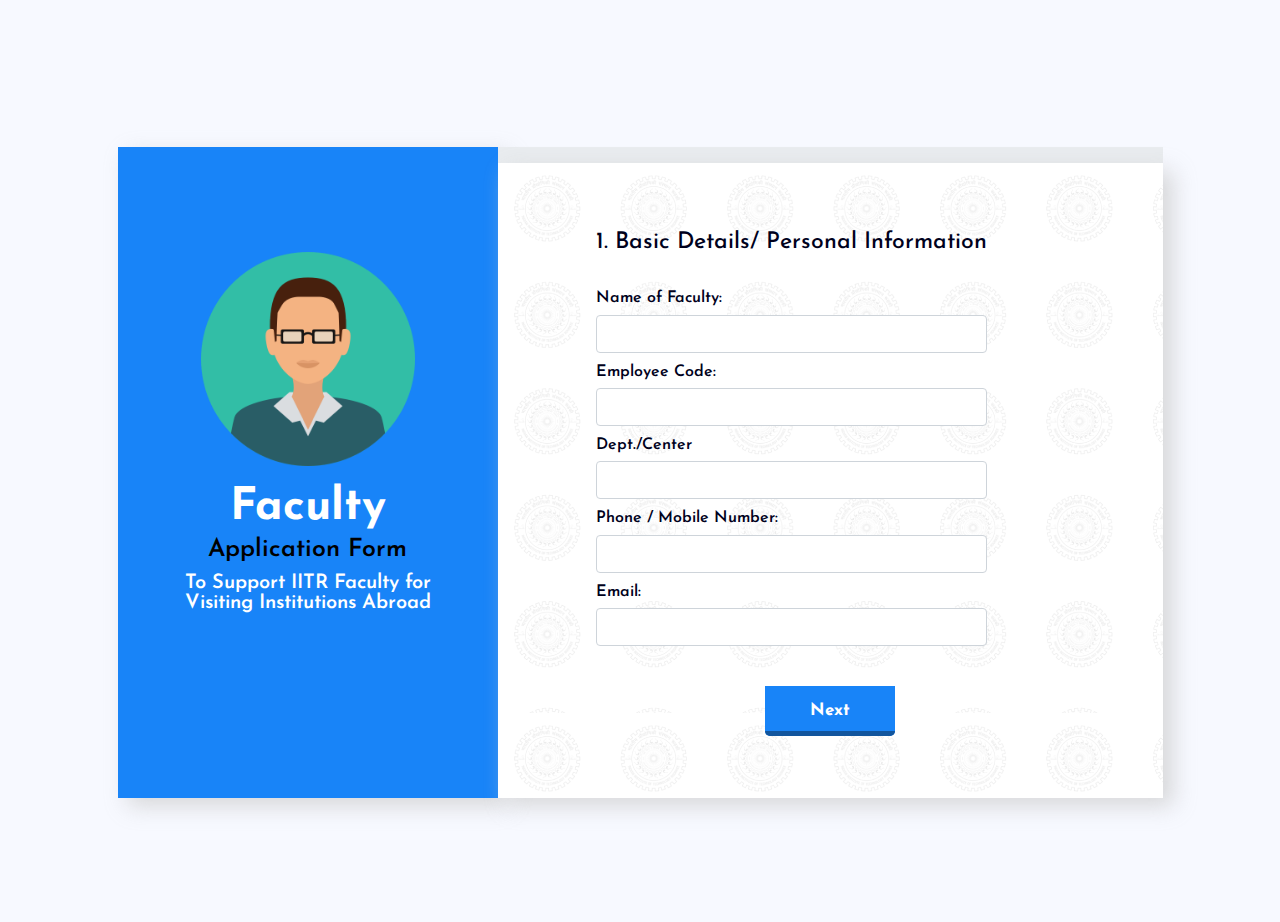
==== index.html @ 8fc094eb "first" ====
<!--   <link rel="stylesheet" href="../../cdn.datatables.net/1.10.20/css/dataTables.bootstrap.min.css">

<link rel="stylesheet" href="../../maxcdn.bootstrapcdn.com/bootstrap/3.4.1/css/bootstrap.min.css">
 <script src="../../ajax.googleapis.com/ajax/libs/jquery/3.4.1/jquery.min.js"></script>
  <script src="../../maxcdn.bootstrapcdn.com/bootstrap/3.4.1/js/bootstrap.min.js"></script> -->

<!-- <title>Support to IITR Faculty for Visiting Abroad</title> -->
<!-- <style>
  .center {
  margin: auto;
  width: 50%;
  padding: 10px;
}


p, button{
    float: center;
    margin: 0;
    padding-right: 10px;
	
}

#frameone{
border-style: inset;
border-color: #2D52DF;
border-width: 14px;
}

.close {
	padding-right:7px;padding-top:5px;
}
span {
	color:red;
}
</style> -->
<!-- !DOCTYPE html>
<html lang="en"> -->
  
<!-- Mirrored from awards.iitr.ac.in/fac_via/faculty_via.php by HTTrack Website Copier/3.x [XR&CO'2014], Sun, 06 Jun 2021 06:34:04 GMT -->
<!-- Added by HTTrack -->
<!-- <meta http-equiv="content-type" content="text/html;charset=UTF-8" />< -->
<!-- <head>
    <meta charset="utf-8">
    <meta http-equiv="X-UA-Compatible" content="IE=edge">
    <meta name="viewport" content="width=device-width, initial-scale=1"> -->
    <!-- The above 3 meta tags *must* come first in the head; any other head content must come *after* these tags -->
  <!--   <meta name="description" content="">
    <meta name="author" content="Arjun Mehta">
    <link rel="shortcut icon" type="image/x-icon" href="http://awards.iitr.ac.in/scholarship/images/favicon.ico">
    <title>
        </title>
 -->
    <!-- Bootstrap core CSS -->
<!--     <link href="../scholarship/css/bootstrap.min.css" rel="stylesheet">
  -->
    <!-- Bootstrap theme -->
  <!--   <link href="../scholarship/css/bootstrap-theme.min.css" rel="stylesheet">
    <link href="../scholarship/css/font-awesome.min.css" rel="stylesheet" />
     <link href="css/style.css" rel="stylesheet"> -->
 <!--    <script src="../../cdnjs.cloudflare.com/ajax/libs/moment.js/2.15.2/moment.min.js"></script>
    <link href="../../cdnjs.cloudflare.com/ajax/libs/bootstrap-datetimepicker/4.17.37/css/bootstrap-datetimepicker.css" rel="stylesheet"/>   -->
    <!-- Custom styles for this template -->
  <!--   <link href="../scholarship/css/theme.css" rel="stylesheet">    --> 

    <!-- new  form -->
<!DOCTYPE html>
<html lang="en">
   <head>
      <meta charset="utf-8">
      <meta name="viewport" content="width=device-width, initial-scale=1">
      <meta name="description" content="">
      <meta name="author" content="Hemant Singh">
      <title>Support for IITR Faculty for Visiting Abroad </title>
      <!-- CSS -->
      <link href="css/bootstrap.min.css" rel="stylesheet">
      <link href="css/style_new.css" rel="stylesheet">
      <link href="css/bootstrap-datetimepicker.css" rel="stylesheet">
      <!-- FONT -->
      <link href="https://fonts.gstatic.com" rel="preconnect">
      <link href="https://fonts.googleapis.com/css2?family=Josefin+Sans:ital,wght@0,100;0,200;0,300;0,400;0,500;0,600;0,700;1,200;1,300;1,400;1,500;1,600&display=swap" rel="stylesheet">
      
   </head>
   <body>
    <div class="logo-div" align="center">
          <div class="ui container">
            <a href="http://awards.iitr.ac.in/scholarship/">
              <img src="../scholarship/images/logo.png" alt="" class="logo" style="width: 320px;
    margin: 10px;">
            </a>
          </div>
        </div>




     <div class="container d-flex align-items-center min-vh-100">
   <div class="row g-0 justify-content-center">
      <!-- TITLE -->
      <div class="col-lg-4 offset-lg-1 mx-0 px-0">
        <div id="title-container">
      <img class="faculty-image" src="img/faculty.png">
      <h2>Faculty </h2>
      <h3>Application Form</h3>
      <p>To Support IITR Faculty for Visiting Institutions Abroad </p>
   </div>
      </div>
      <!-- FORMS -->
 <div class="col-lg-7 mx-0 px-0">
    <div class="progress">
      <div aria-valuemax="100" aria-valuemin="0" aria-valuenow="50" class="progress-bar progress-bar-striped progress-bar-animated bg-primary" role="progressbar" style="width: 0%"></div>
   </div>
  <div id="qbox-container">
    <form class="needs-validation" id="form-wrapper" method="post" name="form-wrapper" novalidate>
         <!-- STEPS HERE -->
       <div id="steps-container">
             
            <div class="step ml-3">
               <h4>1. Basic Details/ Personal Information </h4>
               <div class="mt-1">
                  <label class="form-label">Name of Faculty:</label> 
                  <input class="form-control" id="fac_name" name="fac_name" type="text" value="" required>
               </div>
                <div class="mt-2">
                  <label class="form-label">Employee Code:</label> 
                  <input class="form-control" id="empcode" name="empcode" type="text" value="" required>
               </div>
               <div class="mt-2">
                  <label class="form-label">Dept./Center</label> 
                  <input class="form-control" id="depart_name" name="depart_name" type="text" value="" required>
               </div>
                <div class="mt-2">
                  <label class="form-label">Phone / Mobile Number:</label> 
                  <input class="form-control" id="fac_phoneno" name="fac_phoneno" type="text" pattern="\d{10}" oninput="javascript: if (this.value.length > this.maxLength) this.value = this.value.slice(0, this.maxLength);" minlength="10" maxlength="10"  value="" required />
               </div>
                <div class="mt-2">
                  <label class="form-label">Email:</label> 
                  <input class="form-control" id="fac_email" name="fac_email" type="email" value="" required>
               </div>
              

              <!--  <div class="form-check ps-0 q-box">
                  <div class="q-box__question">
                     <input class="form-check-input question__input" id="q_1_yes" name="q_1" type="radio" value="Yes"> 
                     <label class="form-check-label question__label" for="q_1_yes">Yes</label>
                  </div>
                  <div class="q-box__question">
                     <input checked class="form-check-input question__input" id="q_1_no" name="q_1" type="radio" value="No"> 
                     <label class="form-check-label question__label" for="q_1_no">No</label>
                  </div>
               </div> -->
            </div>
            <div class="step ml-5">
               <h4>2. Purpose of Visit </h4>
                <div class="mt-2">
                  <input class="form-control" id="purpose_name" name="purpose_name" type="text" value="" required>
               </div>
                 <div class="mt-2">
                  <label class="form-label">(a) Duration (with dates):</label> 
                  <input class="form-control" id="duration" name="duration" type="text" value="" required>
               </div>
               <div class="mt-2">
                  <label class="arrival" class="control-label col-lg-2">Start:</label>
                  <input class="form-control" id="s_date" name="s_date" type="date" value="" required>
                </div>
                <div class="mt-2">  
                  <label for="departure" class="control-label">End:</label>
                  <input class="form-control" id="e_date" name="e_date" type="date" value="" required>
               </div>

               </div> 


                <div class="step ml-4">
               <h4>3. Details of the Institution to be visited </h4>
                <div class="mt-2">
                  <label class="form-label">(a) Name of Institution:</label> 
                  <input class="form-control" id="ins" name="ins" type="text" value="" required>
               </div>
                 <div class="mt-2">
                  <label class="form-label">(b) Department:</label> 
                  <input class="form-control" id="depart_ins" name="depart_ins" type="text" value="" required>
               </div>
               <div class="mt-2">
                  <label class="form-label">(c) QS World university ranking/subject ranking:</label> 
                  <input class="form-control" id="qs" name="qs" type="text" value="" required>
               </div>
               </div>

               <div class="step ml-4">
               <h4>4. Estimated total expenditure </h4>
                <div class="mt-2">
                  <label class="form-label">Total(in Rupees):</label> 
                  <input class="form-control" id="total" name="total" type="text" value="" required>
               </div>
                 <div class="mt-2">
                  <label class="form-label">(a) Air Fare (in Rupees):</label> 
                  <input class="form-control" id="afare" name="afare" type="text" value="" required>
               </div>
               <div class="mt-2">
                  <label class="form-label">(b) Insurance (in Rupees):</label> 
                  <input class="form-control" id="insur" name="insur" type="text" value="" required>
               </div>
                <div class="mt-2">
                  <label class="form-label">(c) Visa Fee (in Rupees):</label> 
                  <input class="form-control" id="visa" name="visa" type="text" value="" required>
               </div>
                <div class="mt-2">
                  <label class="form-label">(d) Living Expenses (in Rupees):</label> 
                  <input class="form-control" id="live" name="live" type="text" value="" required>
               </div>
               </div> 


              <div class="step ml-4">
               <h4>5. Other Details </h4>
               
                 <div class="mt-2">
                  <label class="form-label">(a) Total Funding available from the host institute and other sources(in Rupees): 
                  </label> 
                  <input class="form-control" id="fund" name="fund" type="text">
               </div>
               <div class="mt-2">
                  <label class="form-label">(b) Gap between Estimated expenditure and the total funds available from host institute and other sources: </label> 
                  <input class="form-control" id="gap" name="gap" type="text">
               </div>
               </div> 

               <div class="step ml-4">
               <h4>6. Documents Upload </h4>
               
                 <div class="mt-2">
                   <label class="form-label">Offer Letter Attached:</label> 
                  <div class="custom-file">
                    
                    <label class="custom-file-label" for="customFile">Choose file...</label>
                   <input class="form-control" id="file_upload" name="file_upload" onchange="return validateFileExtension(this)" type="file"  required />
                  </div>
               </div>
               
               </div> 
              <!--  <div class="form-check ps-0 q-box">
                  <div class="q-box__question">
                     <input class="form-check-input question__input" id="q_2_yes" name="q_2" type="radio" value="Yes"> 
                     <label class="form-check-label question__label" for="q_2_yes">Yes</label>
                  </div>
                  <div class="q-box__question">
                     <input checked class="form-check-input question__input" id="q_2_no" name="q_2" type="radio" value="No"> 
                     <label class="form-check-label question__label" for="q_2_no">No</label>
                  </div>
               </div> -->
           
          <!--   <div class="step">
               <h4>Are you having diarrhoea, stomach pain, conjunctivitis, vomiting and headache?</h4>
               <div class="form-check ps-0 q-box">
                  <div class="q-box__question">
                     <input class="form-check-input question__input" id="q_3_yes" name="q_3" type="radio" value="Yes"> 
                     <label class="form-check-label question__label" for="q_3_yes">Yes</label>
                  </div>
                  <div class="q-box__question">
                     <input checked class="form-check-input question__input" id="q_3_no" name="q_3" type="radio" value="No"> 
                     <label class="form-check-label question__label" for="q_3_no">No</label>
                  </div>
               </div>
            </div> -->
<!--             <div class="step">
               <h4>Have you traveled to any of these countries with the highest number of COVID-19 cases in the world for the past 2 weeks?</h4>
               <div class="row">
                  <div class="col-lg-6">
                     <div class="form-check ps-0 q-box">
                        <div class="q-box__question">
                           <input class="form-check-input question__input q-checkbox" id="q_4_uk" name="q_4" type="checkbox" value="uk"> 
                           <label class="form-check-label question__label" for="q_4_uk">UK</label>
                        </div>
                     </div>
                     <div class="form-check ps-0 q-box">
                        <div class="q-box__question">
                           <input class="form-check-input question__input" id="q_4_us" name="q_4" type="checkbox" value="us"> 
                           <label class="form-check-label question__label" for="q_4_us">US</label>
                        </div>
                     </div>
                     <div class="form-check ps-0 q-box">
                        <div class="q-box__question">
                           <input class="form-check-input question__input" id="q_4_br" name="q_3" type="checkbox" value="br"> 
                           <label class="form-check-label question__label" for="q_4_br">Brazil</label>
                        </div>
                     </div>
                  </div>
                  <div class="col-lg-6">
                     <div class="form-check ps-0 q-box">
                        <div class="q-box__question">
                           <input class="form-check-input question__input" id="q_4_de" name="q_4" type="checkbox" value="de"> 
                           <label class="form-check-label question__label" for="q_4_de">Germany</label>
                        </div>
                     </div>
                     <div class="form-check ps-0 q-box">
                        <div class="q-box__question">
                           <input class="form-check-input question__input" id="q_4_in" name="q_4" type="checkbox" value="in"> 
                           <label class="form-check-label question__label" for="q_4_in">India</label>
                        </div>
                     </div>
                     <div class="form-check ps-0 q-box">
                        <div class="q-box__question">
                           <input class="form-check-input question__input" id="q_4_eu" name="q_4" type="checkbox" value="eu"> 
                           <label class="form-check-label question__label" for="q_4_eu">Europe</label>
                        </div>
                     </div>
                  </div>
                  <div class="col-lg-12">
                     <div class="form-check ps-0 q-box">
                        <div class="q-box__question">
                           <input class="form-check-input question__input" id="q_4_none" name="q_4" type="checkbox" value="none"> 
                           <label class="form-check-label question__label" for="q_4_none">I did not travelled to any of these countries</label>
                        </div>
                     </div>
                  </div>
               </div>
            </div> -->
            <!-- <div class="step">
               <h4>Are you experiencing any of these serious symptoms of COVID-19 below?</h4>
               <div class="row">
                  <div class="form-check ps-0 q-box">
                     <div class="q-box__question">
                        <input class="form-check-input question__input" id="q_5_breathing" name="q_5_breathing" type="checkbox" value="breathing"> 
                        <label class="form-check-label question__label" for="q_5_breathing">Difficulty breathing or shortness of breath</label>
                     </div>
                  </div>
                  <div class="form-check ps-0 q-box">
                     <div class="q-box__question">
                        <input class="form-check-input question__input" id="q_5_chest" name="q_5_chest" type="checkbox" value="chest pain"> 
                        <label class="form-check-label question__label" for="q_5_chest">Chest pain or pressure</label>
                     </div>
                  </div>
                  <div class="form-check ps-0 q-box">
                     <div class="q-box__question">
                        <input class="form-check-input question__input" id="q_5_speech" name="q_5_speech" type="checkbox" value="speech problem"> 
                        <label class="form-check-label question__label" for="q_5_speech">Loss of speech or movement</label>
                     </div>
                  </div>
                  <div class="form-check ps-0 q-box">
                     <div class="q-box__question">
                        <input class="form-check-input question__input" id="q_5_pale" name="q_5_pale" type="checkbox" value="pale"> 
                        <label class="form-check-label question__label" for="q_5_pale">Pale, gray or blue-colored skin, lips or nail beds</label>
                     </div>
                  </div>
               </div>
            </div> -->
            <div class="step ml-3">
               <h4>7. Details of Bank Account:</h4>
               <div class="mt-1">
                  <label class="form-label">(a) Name as in Account:</label> 
                  <input class="form-control" id="aname" name="aname" type="text" value="" required>
               </div>
                 <div class="mt-2">
                  <label class="form-label">(b) Account No.:</label> 
                  <input class="form-control" id="ano" name="ano" type="number" pattern="\d{11}" oninput="javascript: if (this.value.length > this.maxLength) this.value = this.value.slice(0, this.maxLength);" minlength="11" maxlength="11" value="" required>
               </div>
               <div class="mt-2">
                  <label class="form-label">(c) Bank's Name & Branch:</label> 
                  <input class="form-control" id="bank" name="bank" type="text">
               </div>
                 <div class="mt-2">
                  <label class="form-label">(d) IFSC Code:</label> 
                  <input class="form-control" id="ifsc" name="ifsc" type="text">
               </div>

               <div class="mt-3">
               <div class="form-check ps-0 q-box">
                     <div class="q-box__question">
                        <input class="form-check-input question__input" id="q_5_pale" name="q_5_pale" type="checkbox" value="pale"> 
                        <label class="form-check-label question__label" for="q_5_pale"> I declare that the information furnished above is correct. </label>
                     </div>
                </div>  
               </div>
              
              
      <!--          <div class="row mt-2">
                  <div class="col-lg-2 col-md-2 col-3">
                     <label class="form-label">Age:</label>
                     <div class="input-container">
                        <input class="form-control" id="age" name="age" type="text">
                     </div>
                  </div>
                  <div class="col-lg-8">
                     <div id="input-container">
                        <input class="form-check-input" name="gender" type="radio" value="male"> 
                        <label class="form-check-label radio-lb">Male</label> 
                        <input class="form-check-input" name="gender" type="radio" value="female"> 
                        <label class="form-check-label radio-lb">Female</label> 
                        <input checked class="form-check-input" name="gender" type="radio" value="undefined"> 
                        <label class="form-check-label radio-lb">Rather not say</label>
                     </div>
                  </div>
               </div> -->
            </div>
            <div class="step">
               <div class="mt-1">
                  <div class="closing-text">
                     <h4>Note</h4>
                     <p>After submitting the online application, please take a printout, get it signed by <b>Head of the Department/Centre</b> and submit same to DORA Office.</p>
                     <p>Click on the save button to continue.</p>
                     <button class="btn btn-primary sub" style="font-size:15px;height:50px;width:90px;" type=" submit" name="via_save">Save</button> 
                  </div>
               </div>
            </div>
            <div id="success">
               <div class="mt-5">
                  <h4>Thank you</h4>
                  <p>Your form is successfully submitted.</p>
                <a href="" class="btn btn-primary btn-lg active" role="button" aria-pressed="true">Print Preview </a>
                <div class="mt-5"></div>
                  <p>If you want to edit application, please click the below link.</p>
                  <a class="back-link" href="">Edit Application ➜</a>
               </div>
            </div>
         </div>
         <div id="q-box__buttons">
            <button id="prev-btn" type="button">Previous</button> 
            <button id="next-btn" type="button">Next</button> 
            <button id="submit-btn" type="submit">Submit</button>
         </div>   
   </form>
  </div>
</div> 


<div id="preloader-wrapper">
   <div id="preloader"></div>
   <div class="preloader-section section-left"></div>
   <div class="preloader-section section-right"></div>
</div>

      <script src="js/script.js"></script>
      <script src="js/bootstrap.min.js"></script>
    </body>
</html>



    

    <!-- <h1>Awards</h1>     -->
    <!-- <a href="/">
          <img src="http://awards.iitr.ac.in/scholarship//images/logo.png" alt="" class="logo">
        </a> -->
        <!-- <div class="logo-div">
          <div class="ui container">
            <a href="http://awards.iitr.ac.in/scholarship/">
              <img src="../scholarship/images/logo.png" alt="" class="logo" style="width: 320px;
    margin: 10px;">
            </a>
          </div>
        </div>
    ﻿<div id="my-bootstrap-menu" class="navbar navbar-default " role="navigation">
    <div class="container">
        <div class="navbar-header">
       
           <a class="navbar-brand" href="#">Brand</a> -->
           <!--  <button type="button" class="navbar-toggle" data-toggle="collapse" data-target=".navbar-menubuilder"><span class="sr-only">Toggle navigation</span><span class="icon-bar"></span><span class="icon-bar"></span><span class="icon-bar"></span>
            </button>
        </div>
 -->

        <!-- <div class="collapse navbar-collapse navbar-menubuilder">
            <ul class="nav navbar-nav navbar-left">
            <li class='home'><a href="https://alumni.iitr.ac.in/"><img src="../scholarship/images/home.png"></a></li> -->
           <!-- <li class=><a href="http://awards.iitr.ac.in/scholarship/scholarship.php"> Scholarship</a></li>-->
                      <!--       </ul>


 <ul class="nav navbar-nav navbar-left"> --> 
               <!-- <li class=><a href="http://awards.iitr.ac.in/scholarship/about.php">Current Awards and Scholarship</a></li>-->
               <!--  </ul>
 -->
           
 
 
            

         
           

           <!-- 
            <ul class="nav navbar-nav navbar-right">
                               
                    <li class=> --><!--<a href="http://awards.iitr.ac.in/scholarship/login1.php">Log in</a>--><!-- </li> -->                
   <!--                          </ul> 
        </div>
    </div>
</div>

 -->


<!-- 
    <div id="upload_div" class="container" role="main" style="width:80%;"> -->

                                                    
        
        
                        

         
      
    <!-- 
      <div class="row" >
        <div class="col-lg-12">
          <section class="panel">
              <header class="panel-heading">
                
                <h4 style="text-align:center;font-weight:bold;font-size:16px;">INDIAN INSTITUTE OF TECHNOLOGY ROORKEE<br><br>Application Form to Support for IITR Faculty for Visiting Institutions Abroad </h4> -->
                <!--<marquee><span style="font-size:18px;color:#d9534f;font-weight: 800;">Last date of receiving application is 11th Febuary, 2020</span></marquee>-->
                <!-- <span class="blink_me centered last_date">Last date of submission 1st January, 2019</span> -->
       <!--        </header>
          </section>  
        </div>
        
      </div> -->

      
	  
	  
	<!--   
	  <br>
       <a style="float: right;" href="login/login.html" target="_blank">Edit the Application</a>
      <p style="color:red;">All asterisk (*) maked fileds are mandatory</p> 
           <div id="frameone" class="row" style="background-color:#E7EBFA;padding:20px 0px;width:fixed;"> -->
      


    <!-- new form starts here-->


    <!--new form ends here -->

        <!-- <div class="col-lg-12">
          <div class="panel-body">
                 <form style="font-size:11px;" class="form-validate form-horizontal" id="scholarship_form" method="POST" action="#" enctype="multipart/form-data">
                    <div class="col-lg-12">
					 
                         <div class="form-group"> -->
						 <!--<input type="text" id="id" name="id" style="visibility:hidden;" value="<br />
<b>Warning</b>:  Undefined variable $id in <b>C:\xampp\htdocs\fac_via\faculty_via.php</b> on line <b>274</b><br />
">-->
           <!--   <div class="form-group">
            <label for="Idetails" class="control-label col-lg-7" style="font-size: small; text-align:left;">1. Basic Details </label>
            </div>
			
			         <div class="inner-wrap row">
					     <div class="row">
              
                            <div class="col-md-6">   
                                <label for="fname"> (a) Name of Faculty: <span class="">*</span></label>							
                              <input class="form-control" id="fac_name" name="fac_name" type="text" value="" required  />
                             <input class="form-control" id="user_id" name="user_id" type="hidden" value=""  /> 
                            </div>
           
                            
                             
                             <div class="col-md-6">   
                             <label for="empcode">(b) Employee Code: <span class="">*</span> </label>							 
                              <input class="form-control" id="empcode" name="empcode" type="number"  value="" required />
                            </div> 


                         </div>
						 <br>
						<div class="row">
                             -->
                            <!-- <div class="col-md-6">  
                               <label for="depart" >(c) Dept./Centre: <span class="">*</span></label>							
                              <input class="form-control" id="depart_name" name="depart_name" type="text" value="" required />
                            </div>
                            

                            <div class="col-md-6"> 
                               <label for="mob" >(d) Mobile No.: <span class="">*</span></label>                            
                              <input class="form-control" id="fac_phoneno" name="fac_phoneno" type="text" pattern="\d{10}" oninput="javascript: if (this.value.length > this.maxLength) this.value = this.value.slice(0, this.maxLength);" minlength="10" maxlength="10"  value="" required />
                            </div>
                            
                        </div>  
						<br>

                        <div class="row">
                             
                            <div class="col-md-6">  
                                <label for="email" >(e) Email Address: <span class="">*</span></label>							
                              <input class="form-control" id="fac_email" name="fac_email" type="email" value="" required />
                            </div> 
                            

                        </div>
					</div>	
							<br>
						
				 
				 
				 <hr style="border: 1px solid blue;">
						<div class="form-group">
						<label for="pur" class="control-label col-lg-4" style="font-size:small;text-align:left;">2. Purpose of Visit </label>	 
                         
						</div>
				    <div class="inner-wrap row">
                            <div class="row">
							    <div class="col-md-6"> 
									 <input class="form-control" id="purpose_name" name="purpose_name" type="text" value="" required />
                           								
							    </div> 
									
									 
					        </div>
							
						<br><br>						
							
					    <div class="row">
						    <div class="col-md-6"> 
							<label for="duration"> (a) Duration (with dates): <span class="">*</span></label>
							   <input placeholder="No. of weeks" class="form-control" style="margin-left: 5px;"id="duration" name="duration" type="text" value="" required />
					        </div>
						 
						</div>
						 <br>

                          
						
						<div class="form-group" style="margin-left: 20px;">
                            <label for="arrival" class="control-label col-lg-2"style="margin-left: -20px;">Start: <span class="">*</span></label>
                            <div class="col-lg-3">                             
                              <input class="form-control" id="s_date" name="s_date" type="date" value="" required  />
                            </div> 
                            <label for="departure" class="control-label col-lg-2"style="margin-left: -30px;">End: <span class="">*</span></label>
                            <div class="col-lg-3">                             
                              <input class="form-control" id="e_date" name="e_date" type="date" value="" required />
                            </div>
                        </div> 
					</div>	


                    
                        <hr style="border: 1px solid blue;">
				
					    <div class="form-group">
							<label for="pur" class="control-label col-lg-4" style="font-size:small;text-align:left;">3. Details of the Institution to be visited</label>	 
                        </div>
					<div class="inner-wrap row">	
                         <div class="row">
                            
                            <div class="col-md-6">       
                             <label for="ins">(a) Name of Institution: <span class="">*</span></label>							
                              <input class="form-control" id="ins" name="ins" type="text" value="" required  />
                            </div> 
                           
                            <div class="col-md-6">  
                               <label for="depart_ins">(b) Department: <span class="">*</span></label>							
                              <input class="form-control" id="depart_ins" name="depart_ins" type="text" value="" required  />
                            </div>
                        </div> 	
                           <br>
                        <div class="row">
                            
                            <div class="col-md-6">  
                                <label for="qs">(c) QS World university ranking/subject ranking: <span class="">*</span></label>							
                              <input class="form-control" id="qs" name="qs" type="text" value=""  required />
                            </div> 
                            
                           
                        </div> 						
					</div>

					 
						  
						<hr style="border: 1px solid blue;">						
                        
                        <div class="form-group">
						<label for="fund" class="control-label col-lg-6" style="font-size: small;text-align:left;">4. Estimated total expenditure </label>
						</div>
					<div class="inner-wrap row">	
						<div class="row">
                            <div class="col-md-6">     
                            <label for="total" style="font-size: small;">Total (Rs.): <span class="">*</span></label>                        
                              <input class="form-control" id="total" name="total" type="text" value="" required  />
                            </div> 
                           
                        </div> 
                        <br>

                        <div class="row">
                            
                            <div class="col-md-6">   
                               <label for="afare">(a) Air fare (Rs.): <span class="">*</span></label>							
                              <input class="form-control" id="afare" name="afare" type="text" value="" required />
                            </div> 
                            
                            <div class="col-md-6"> 
                               <label for="ins">(b) Insurance (Rs.): <span class="">*</span></label>                            
                              <input class="form-control" id="insur" name="insur" type="text" value="" required />
                            </div>
                        </div> 	
                         <br>  
                        <div class="row">
                            
                            <div class="col-md-6">    
                              <label for="visa" >(c) Visa fee (Rs.): <span class="">*</span></label>							
                              <input class="form-control" id="visa" name="visa" type="text" value="" required />
                            </div> 
                           
                            <div class="col-md-6">     
                                <label for="live">(d) Living Expenses (Rs.): <span class="">*</span></label>							
                              <input class="form-control" id="live" name="live" type="text" value="" required />
                            </div>
                        </div>
                    </div>						
						  
						   <hr style="border: 1px solid blue;">
						<div class="form-group">
						<label for="fund" class="control-label col-lg-6" style="font-size: small;text-align:left;">5. Other Details </label>
						</div>
						
						<div class="form-group">
                        <label for="fund" class="control-label col-lg-6" style="font-size: small;text-align:left;">(a) Total Funding available from the host institute and other sources: Rs. </label>
                            <div class="col-lg-6">                             
                              <textarea class="form-control" id="fund" name="fund" type="text" value="" required /></textarea>
                            </div> 
							
							
						<label for="gap" class="control-label col-lg-6" style="font-size: small;text-align:left;"> (b) Gap between Estimated expenditure and the total funds available from host institute and other sources:  </label>
                            <div class="col-lg-6">                             
                              <textarea class="form-control" id="gap" name="gap" type="text" value="" required /></textarea>
                            </div> 
                        </div>
						

                        <br>
                      
						<hr style="border: 1px solid blue;">
						<div class="form-group">
						<label for="Idetails" class="control-label col-lg-7" style="font-size: small;">6. Documents Upload </label>
						</div>					   
					

						
            <div class="inner-wrap row">
                        <div class="row">
                  <div class="col-md-6">  
                        <label for="o_letter">  Offer Letter Attached <span class="">*</span></label>
                         
                            <input class="form-control" id="file_upload" name="file_upload" onchange="return validateFileExtension(this)" type="file"  required />
                                                  </div> 
                        
                        </div>
						<br>
						
			</div>
			
			
			        <hr style="border: 1px solid blue;">
                            <div class="form-group">
							<label for="fac_details" class="control-label col-lg-4" style="font-size:small;text-align:left;">7. Details of Bank Account </label>
					        </div>
			<div class="inner-wrap row">

                    <div class="row">
                            
                            <div class="col-md-6">       
                             <label for="aname">(a) Name as in Account: <span class="">*</span></label>							
                              <input class="form-control" id="aname" name="aname" type="text" value="" required  />
                            </div> 
                           
                            <div class="col-md-6">  
                               <label for="ano">(b) Account No.: <span class="">*</span></label>							
                              <input class="form-control" id="ano" name="ano" type="number" pattern="\d{11}" oninput="javascript: if (this.value.length > this.maxLength) this.value = this.value.slice(0, this.maxLength);" minlength="11" maxlength="11" value="" required />
                            </div>
                        </div> 	
                           <br>
                        <div class="row">
                            
                            <div class="col-md-6">  
                                <label for="bank">&nbsp;(c) Bank's Name & Branch: <span class="">*</span></label>							
                              <input class="form-control" id="bank" name="bank" type="text" value="" required />
                            </div> 
                            
                            <div class="col-md-6"> 
                              <label for="ifsc">(d) IFSC Code: <span class="">*</span></label>                            
                              <input class="form-control" id="ifsc" name="ifsc" type="text" value="" required />
                            </div>
                        </div> 	
			</div>
			
							
			
			         <hr style="border: 1px solid blue;">
						<div class="form-group">
						<label for="fac_details" class="control-label col-lg-11" style="font-size:small;text-align:left;">8. I declare that the information furnished above is correct. </label>
					</div>	
			
			
                       <hr style="border: 1px solid blue;">
					   <div class="form-group">
                     <p><b>Note: After submitting the online application, please take a printout, get it signed by Head of the Department/Centre and submit same to DORA Office.</b></p>
                        </div>      
                      
                      <div class="form-group">
                        <br>
                          <div class="col-lg-offset-5 col-lg-7">                                      
                         
                            <button class="btn btn-primary sub" style="font-size:15px;height:50px;width:90px;" type=" submit" name="via_save">Save</button> 
											      
                             
                            
                                                         <<a class="btn btn-default nominee_cancel" type="button">Cancel</a> -->
                              <!--<input type="button" id="show_d" name="show_d" value="Submit" onclick="show_data()" class="btn btn-info">-->
                            

<!-- 

                          </div>
                       </div>
					  

                    </div>
                  </div>
                </form>
              </div>
            </div>
          </div>
           -->
      
                          
       


<!-- Modal -->
 <!--  <div class="modal fade" id="myModal" role="dialog">
    <div class="modal-dialog">
    
    Modal content-->
    <!--   <div class="modal-content" style="width:850px;">
        <div class="modal-header">
          <button type="button" class="close" data-dismiss="modal">&times;</button>
          <h4 class="modal-title">Print Preview</h4>
        </div>
        <div class="modal-body">
          <html lang="en">

 <meta charset="utf-8">
  <meta http-equiv="X-UA-Compatible" content="IE=edge">
  <meta name="viewport" content="width=device-width, initial-scale=1"> --> 
<!--   
  <head>

 
  <script src="../../kendo.cdn.telerik.com/2016.3.914/js/kendo.all.min.js"></script>

<style>
.wrapper {
        text-align: left;
    }
    .wrapper ul {
        display: inline-block;
        margin: 0;
        padding: 0;
        /* For IE, the outcast */
        zoom:1;
        *display: inline;
        list-style: none;
    }
    .wrapper li {
        float: left;
        padding: 2px 5px;
	div {
  font-family: Arial;
}

</style>



</head>
 -->

<!-- <body>
  <br/>
  <a href="login/login.html" target="_blank"> <img src="edit.png">&nbsp; Login here to edit application</a><br><br>
  
  <button style="float:right;" class="btn btn-primary" onclick="generatePDF()"><i class="fa fa-save"></i> Download PDF</button>
 <div style="text-align:center"> <a href="http://localhost/login/login.php"><img src="edit.png"> Edit the application by using login credentials..</a> </div>-->
<!--   <br/><br />

 -->
    



<!-- <script src="../../cdnjs.cloudflare.com/ajax/libs/rasterizehtml/1.3.0/rasterizeHTML.allinone.js"></script>
<script src="js/html2canvas.js"></script>

<script src="../../cdnjs.cloudflare.com/ajax/libs/html2canvas/0.4.1/html2canvas.min.js"></script>
  <script src="../../cdnjs.cloudflare.com/ajax/libs/jspdf/1.0.272/jspdf.debug.js"></script>
<script src="../../cdnjs.cloudflare.com/ajax/libs/jspdf/0.9.0rc1/jspdf.min.js"></script> 
 -->


<!--Require field ---------------------------------------------------------------------->
<!-- <link rel="stylesheet" href="../../jqueryvalidation.org/files/demo/site-demos.html">

<script src="../../code.jquery.com/jquery-1.11.1.min.js"></script>
<script src="js/require_valid.js"></script>
<script src="../../cdn.jsdelivr.net/jquery.validation/1.16.0/additional-methods.min.js"></script>


<br />
<b>Warning</b>:  Undefined array key "empcode" in <b>C:\xampp\htdocs\fac_via\register_fac_via.php</b> on line <b>55</b><br />
	 -->
	


	
	
  <!-- <div id="formConfirmation" style="font-size:13px;">

    <div class="container theme-showcase" role="main"> -->
      <!-- Main jumbotron for a primary marketing message or call to action -->
	 <!--  <font face="Times New Roman" >	
      <div class="jumbotron" style="width:800px">
        
		
		<br />
<b>Warning</b>:  Undefined array key "empcode" in <b>C:\xampp\htdocs\fac_via\register_fac_via.php</b> on line <b>77</b><br />

<html>



No result found	
		
      </div>
	  </font>
     /.col-sm-4 -->
<!--       </div>
    </div>
</body>
 --> 

<!-- Mirrored from awards.iitr.ac.in/fac_via/faculty_via.php by HTTrack Website Copier/3.x [XR&CO'2014], Sun, 06 Jun 2021 06:35:00 GMT -->
<!-- </html>




<script>
var generatePDF = function() {
  kendo.drawing.drawDOM($("#formConfirmation")).then(function(group) {
    kendo.drawing.pdf.saveAs(group, "http://awards.iitr.ac.in/alumni/awards.php");
  });
}
</script> -->

<!-- 
        </div>
        
      </div>
      
    </div>
  </div>
  
</div>
 -->
				

<script>

  // function show_data(){
	


		
		
  //       var empcode = document.getElementById("empcode").value;	
  //       var s_date = document.getElementById("s_date").value;	
  //       var e_date = document.getElementById("e_date").value;

		// //var empcode = 55555;
  //       var dataString = 'empcode=' + empcode + '&s_date=' +s_date + '&e_date=' +e_date;
  //       jQuery.ajax({
  //           url: "register_via.php",
  //           data: dataString,
  //           type: "POST",
  //           success: function(data){ 
		// 		alert(empcode);			
		// 					 $("[style]").removeAttr("style");
  //       $("#upload_div").html(data);
		// 		$('#show_d').remove();
		// 		//$("#form_shw").visibility.remove();
		// 		$('p').remove();
		// 		$('#psd').show();   
  //           },
  //           error: function (){}

  //       });
  //   return true;
	

  //   }







// Get the modal
var modal = document.getElementById("myModal");

// Get the button that opens the modal
var btn = document.getElementById("myBtn");

// Get the <span> element that closes the modal
var span = document.getElementsByClassName("close")[0];

// When the user clicks the button, open the modal 
btn.onclick = function() {
  modal.style.display = "block";
}

// When the user clicks on <span> (x), close the modal
span.onclick = function() {
  modal.style.display = "none";
}

// When the user clicks anywhere outside of the modal, close it
window.onclick = function(event) {
  if (event.target == modal) {
    modal.style.display = "none";
  }
}
</script>







 <!--    </div> --> <!-- /container -->
	<!-- </div>
	<br><br> -->
    <!-- <script type="text/javascript" src="http://awards.iitr.ac.in/internship/js/jquery.js"></script> -->
    <!--<script src="http://awards.iitr.ac.in/internship/js/jquery-1.11.3.min.js"></script>-->
<!--     <script src="../internship/js/jquery-ui-1.10.4.min.js"></script>

    <script src="../internship/js/underscore-min.js"></script> -->
    <!-- <script src="http://awards.iitr.ac.in/internship/js/moment.min.js"></script> -->
    
    
<!--     
    <script src="../internship/js/bootstrap.min.js"></script>
    <script src="../../cdnjs.cloudflare.com/ajax/libs/moment.js/2.15.2/moment.min.js"></script>
    <script src="../internship/js/clndr.js"></script>
    <script src="../internship/js/event.js"></script>
    <script src="../../cdnjs.cloudflare.com/ajax/libs/bootstrap-datetimepicker/4.17.37/js/bootstrap-datetimepicker.min.js"></script>
    <script type="text/javascript" src="../internship/assets/ckeditor/ckeditor.js"></script>
    <script type="text/javascript" src="../internship/js/jquery.validate.min.js"></script> -->
    <!-- <script type="text/javascript" src="http://awards.iitr.ac.in/internship/js/nominee-form-validation-script.js"></script>
    <script type="text/javascript" src="http://awards.iitr.ac.in/internship/js/nominator-form-validation-script.js"></script> -->
   
   <!--  <script type="text/javascript" src="../internship/js/scholarship-form-validation-script.js"></script>
    <script type="text/javascript" src="../internship/js/login-form-validation-script.js"></script>
    <script>  -->

      <!-- var $myGroup = $('#myGroup');
      $myGroup.on('show.bs.collapse','.collapse', function() {
          $myGroup.find('.collapse.in').collapse('hide');          
      });
      $('.nominee_cancel').click(function(){
          //alert('ddd');
      });   
        
      function validatePhotoExtension(fld){          
        if(fld.files[0].size > 204800) {
            alert("Please upload file less than 200 KB. Thanks!!");
            $('#sig_photo').val('');
            fld.focus();        
            return false;
        }  
        if(!/(\.png|\.gif|\.jpg|\.jpeg)$/i.test(fld.value)) {
            alert("File must be Jpg, Gif or Png");              
            $('#sig_photo').val('');
            fld.focus();        
            return false;   
        }  
      }
      function validateProjectExtension(fld){
    
        if(!/(\.pdf)$/i.test(fld.value)) {
            alert("File must be Pdf");      
            $('#project_upload').val('');
            fld.focus();        
            return false;   
        }  
      }   
      // function validateFileExtension(fld){
    
      //   if(!/(\.pdf)$/i.test(fld.value)) {
      //       alert("File must be Pdf");      
      //       $('#file_upload').val('');
      //       $('#file2_upload').val('');
      //       $('#file3_upload').val('');
      //       $('#file4_upload').val('');
      //       $('#file5_upload').val('');
      //       $('#file6_upload').val('');
      //       $('#file7_upload').val('');
      //       $('#file8_upload').val('');
      //       // $('#file6_upload').val('');
      //       fld.focus();        
      //       return false;   
      //   }  
      // }
      // function validateResumeExtension2(fld){
      //   if(!/(\.pdf)$/i.test(fld.value)) {
      //       alert("File must be Pdf");      
      //       $('#nominee_career_award_file').val('');
      //       fld.focus();        
      //       return false;   
      //   }  
      // }
      // function validateResumeExtension3(fld){
      //   if(!/(\.pdf)$/i.test(fld.value)) {
      //       alert("File must be Pdf");      
      //       $('#nominee_summary_file').val('');
      //       fld.focus();        
      //       return false;   
      //   }  
      // }
      // function countChar(val) {
      //   var len = val.value.length;
      //   if (len > 1500) {
      //       val.value = val.value.substring(0, 1500);
      //   } else {
      //       $('#charNum').text(1500 - len);
      //   }
      // }   
     
      // function contribute(val) {
      //   var len = val.value.length;
      //   if (len > 10000) {
      //       val.value = val.value.substring(0, 10000);
      //   } else {
      //       $('#contributeNum').text(10000 - len);
      //   }
      // } 
      // function blinker() {
      //   $('.blink_me').fadeOut(1000);
      //   $('.blink_me').fadeIn(1000);
      // }
      // setInterval(blinker, 2000);


        // $(document).ready(function () {
        //     var counter = 1;
        //     $("#addrow").on("click", function () {
        //         var newRow = $("<tr>");
        //         var cols = "";                
        //         cols += '<td><input type="text" class="form-control" name="mem_name[' + counter + ']" /></td>';
        //         cols += '<td><input type="text" class="form-control" name="mem_mail[' + counter + ']"/></td>';                
        //         cols += '<td><input type="text" class="form-control" name="mem_phone[' + counter + ']"/></td>';
        //         cols += '<td><input type="button" class="ibtnDel btn btn-md btn-danger "  value="Delete"></td>';
                
        //         newRow.append(cols);
        //         $("table.order-list").append(newRow);
        //         counter++;
               
        //     });
        //     $("table.order-list").on("click", ".ibtnDel", function (event) {
        //         $(this).closest("tr").remove();       
        //         counter -= 1
        //     });

        // });
        

        //     $('#nominee_career_award_file').hide();
        //     $('#nominee_career_award_txt').attr("required", "true");
        //     $('.nominee_career_file').click(function(){
        //         $('#nominee_career_award_file').show();
        //         $('#nominee_career_award').hide();                 
        //         $('#nominee_career_award_file').attr("required", "true");  
        //         $('#nominee_career_award_txt').attr("required", "false"); 
        //     });
        //     $('.nominee_career_text').click(function(){
        //         $('#nominee_career_award_file').hide();
        //         $('#nominee_career_award').show(); 
        //         $('#nominee_career_award_file').attr("required", "false");  
            //     $('#nominee_career_award_txt').attr("required", "true");             
            // });

            // $('#nominee_summary_file').hide();
            // $('#nominee_summary_txt').attr("required", "true");
            // $('.nominee_summary_file').click(function(){
            //     $('#nominee_summary_file').show();
            //     $('#nominee_summary').hide();                 
            //     $('#nominee_summary_file').attr("required", "true");  
            //     $('#nominee_summary_txt').attr("required", "false"); 
            // });
            // $('.nominee_summary_text').click(function(){
            //     $('#nominee_summary_file').hide();
            //     $('#nominee_summary').show(); 
            //     $('#nominee_summary_file').attr("required", "false");  
            //     $('#nominee_summary_txt').attr("required", "true");             
            // });



        // $(".datepicker1").datetimepicker({
        //     format: 'DD-MM-YYYY'
        // });
        // $("#nominee_photo").on('change', function() {
        //     if (typeof(FileReader) == "undefined") {
        //         alert("Your browser doesn't support HTML5, Please upgrade your browser");
        //     } else {
        //         var container = $("#image-container");            
        //         container.empty();
        //         //create instance of FileReader
        //         var reader = new FileReader();
        //         reader.onload = function(e) {
        //             $("<img />", {  
        //             "src": e.target.result,
        //             "width": '70px',
        //             }).appendTo(container);
        //         }                
        //         reader.readAsDataURL($(this)[0].files[0]);
        //     }
        // });

     


        // function statusChange(){            
        //     if ($('#status').is(':checked')) {                
        //         $('#status').val('1');
        //         $('.sub').text('Submit');
        //     }else{
        //         $('#status').val('0');
        //         $('.sub').text('Save');
        //     }    

        // }
        
       


        // $(document).ready(function(){
        //     $(".accordion-2 h1").click(function(){
        //         var id = this.id;   /* getting heading id */

        //         /* looping through all div which have class .accordion-content */
        //         $(".accordion-content").each(function(){
        //             if($("#"+id).next()[0].id != this.id){
        //                 $(this).slideUp("slow");
        //             }
        //         });
        //         $(this).next().toggle("slow");  /* Selecting div after h1 */
        //     });
        // });
            
        // $(document).ready(function(){
            
        //     // var crt_cgpa = $('#crt_cgpa').val();
        //     // if(crt_cgpa!=''){
        //     //     $('.jee').hide(); 
        //     //     $('.cgpa').show();
        //     // }else{
        //     //     $('.jee').show(); 
        //     //     $('.cgpa').hide();
        //     // }
        //     var start_year = $('#start_year').val();
        //     if(start_year=='2' || start_year=='3' || start_year=='4'  || start_year=='5'){
        //         $('.jee').hide(); 
        //         $('.cgpa').show();
        //     }else if(start_year=='1'){
        //         $('.jee').show(); 
        //         $('.cgpa').hide();
        //     }
        //     var start_year = $('.start_year').val();
        //     if(start_year!=''){               
        //         $('.start_year').attr('readonly','true');
        //     }
        // });

        // $('.jee').hide(); 
        // $('.cgpa').hide();
        // $(".start_year").change(function(){            
        //     var val = this.value;
        //     if(val=='1'){
        //         $('.jee').show(); 
        //         $('.cgpa').hide();
        //     }else if(val=='2' || val=='3' || val=='4' || val=='5'){
        //         $('.jee').hide(); 
        //         $('.cgpa').show();
        //     }else{
        //         $('.jee').hide(); 
        //         $('.cgpa').hide();
        //     }
        // });

//for word limiting in texarea//////////////////////////////////////////////////////////////////
 // $(document).ready(function() {
 //    $("#writeup").on('keyup', function() {
 //        var words = this.value.match(/\S+/g).length;
 //        if (words > 200) {
 //            // Split the string on first 200 words and rejoin on spaces
 //            var trimmed = $(this).val().split(/\s+/, 200).join(" ");
 //            // Add a space at the end to keep new typing making new words
 //            $(this).val(trimmed + " ");
 //        }
 //        else {
 //            $('#display_count').text(words);
 //            $('#word_left').text(200-words);
 //        }
 //    });
 // }); 
/////////////////////////////////////////////////////////////////////////////////////////
 -->
  
<!-- 
    </script> -->
   
    <!-- <div class=" footer">

    </div> -->
    <!-- <footer class="container-fluid bg-4 text-center"> -->
  
    <!-- <p>Contact information: <a href="mailto:someone@example.com">someone@example.com</a>.</p> -->
       <!--  <div>All Rights Reserved -  SCSP Office Indian Institute of Technology, Roorkee <a href="https://alumni.iitr.ac.in/institute/aboutdoras"  target="_blank">Designed and Developed by DORA Office  </a></div>  -->
        <!-- <a href="http://localhost:1234/scholarship/contactt.php" target="_blank">Contact Us</a> -->
 <!--             
    </footer>
  </body>
</html>
---- css/style_new.css ----
/* GENERAL */
 
body {
    background: #f7f9ff;
    font-family: 'Josefin Sans', sans-serif;
    font-size: 16px;
    font-size: 1rem;
    font-weight: 600;
    line-height: 1.4;
    color: #555;
}
 
h1,
h2,
h3,
h4,
h5,
h6 {
    color: #00011c;
}
 
p {
    margin-bottom: 24px;
    line-height: 1.9;
}
 
label {
    font-size: 16px;
    font-size: 1rem;
    font-weight: 600;
    margin-bottom: 5px;
    color: #00011c;
}

/* TITLE */
 
#title-container {
    min-height: 460px;
    height: 100%;
    color: #fff;
    background-color: #1884F8;
    text-align: center;
    padding: 105px 28px 28px 28px;
    box-sizing: border-box;
    position: relative;
    box-shadow: 10px 8px 21px 0px rgba(204, 204, 204, 0.75);
    -webkit-box-shadow: 10px 8px 21px 0px rgba(204, 204, 204, 0.75);
    -moz-box-shadow: 10px 8px 21px 0px rgba(204, 204, 204, 0.75);
}
 
#title-container h2 {
    font-size: 45px;
    font-weight: 800;
    color: #fff;
    padding: 0;
    margin-bottom: 0px;
}
 
#title-container h3 {
    font-size: 25px;
    font-weight: 600;
    color: #000;
    padding: 0;
}
 
#title-container p {
    font-size: 20px;
    padding: 0 25px;
    line-height: 20px;
}
 
.faculty-image {
    width: 214px;
    margin-bottom: 15px;
}

/* FORMS */
 
#qbox-container {
    background: url(../img/iitrbg.png);
    background-repeat: repeat;
    position: relative;
    padding: 62px;
    min-height: 630px;
    box-shadow: 10px 8px 21px 0px rgba(204, 204, 204, 0.75);
    -webkit-box-shadow: 10px 8px 21px 0px rgba(204, 204, 204, 0.75);
    -moz-box-shadow: 10px 8px 21px 0px rgba(204, 204, 204, 0.75);
}
 
#steps-container {
    margin: auto;
    width: 500px;
    min-height: 420px;
    display: flex;
    vertical-align: middle;
    align-items: center;
}
 
.step {
    display: none;
}
 
.step h4 {
    margin: 0 0 26px 0;
    padding: 0;
    position: relative;
    font-weight: 500;
    font-size: 23px;
    font-size: 1.4375rem;
    line-height: 1.6;
}
 
button#prev-btn,
button#next-btn,
button#submit-btn {
    font-size: 17px;
    font-weight: bold;
    position: relative;
    width: 130px;
    height: 50px;
    background: #1884F8;
    margin: 0 auto;
    margin-top: 40px;
    overflow: hidden;
    z-index: 1;
    cursor: pointer;
    transition: color .3s;
    text-align: center;
    color: #fff;
    border: 0;
    -webkit-border-bottom-right-radius: 5px;
    -webkit-border-bottom-left-radius: 5px;
    -moz-border-radius-bottomright: 5px;
    -moz-border-radius-bottomleft: 5px;
    border-bottom-right-radius: 5px;
    border-bottom-left-radius: 5px;
}
 
button#prev-btn:after,
button#next-btn:after,
button#submit-btn:after {
    position: absolute;
    top: 90%;
    left: 0;
    width: 100%;
    height: 100%;
    background: #12559d;
    content: "";
    z-index: -2;
    transition: transform .3s;
}
 
button#prev-btn:hover::after,
button#next-btn:hover::after,
button#submit-btn:hover::after {
    transform: translateY(-80%);
    transition: transform .3s;
}
 
.progress {
    border-radius: 0px !important;
}
 
.q__question {
    position: relative;
}
 
.q__question:not(:last-child) {
    margin-bottom: 10px;
}
 
.question__input {
    position: absolute;
    left: -9999px;
}
 
.question__label {
    position: relative;
    display: block;
    line-height: 40px;
    border: 1px solid #ced4da;
    border-radius: 5px;
    background-color: #fff;
    padding: 5px 20px 5px 50px;
    cursor: pointer;
    transition: all 0.15s ease-in-out;
}
 
.question__label:hover {
    border-color: #DC3545;
}
 
.question__label:before,
.question__label:after {
    position: absolute;
    content: "";
}
 
.question__label:before {
    top: 12px;
    left: 10px;
    width: 26px;
    height: 26px;
    border-radius: 50%;
    background-color: #fff;
    box-shadow: inset 0 0 0 1px #ced4da;
    -webkit-transition: all 0.15s ease-in-out;
    -moz-transition: all 0.15s ease-in-out;
    -o-transition: all 0.15s ease-in-out;
    transition: all 0.15s ease-in-out;
}
 
.question__input:checked+.question__label:before {
    background-color: #1884F8;
    box-shadow: 0 0 0 0;
}
 
.question__input:checked+.question__label:after {
    top: 22px;
    left: 18px;
    width: 10px;
    height: 5px;
    border-left: 2px solid #fff;
    border-bottom: 2px solid #fff;
    transform: rotate(-45deg);
}
 
.form-check-input:checked,
.form-check-input:focus {
    background-color: #DC3545 !important;
    outline: none !important;
    border: none !important;
}
 
input:focus {
    outline: none;
}
 
#input-container {
    display: inline-block;
    box-shadow: none !important;
    margin-top: 36px !important;
}
 
label.form-check-label.radio-lb {
    margin-right: 15px;
}
 
#q-box__buttons {
    text-align: center;
}
 
input[type="text"],
input[type="email"] {
    padding: 8px 14px;
}
 
input[type="text"]:focus,
input[type="email"]:focus {
    border: 1px solid #DC3545;
    border-radius: 5px;
    outline: 0px !important;
    -webkit-appearance: none;
    box-shadow: none !important;
    -webkit-transition: all 0.15s ease-in-out;
    -moz-transition: all 0.15s ease-in-out;
    -o-transition: all 0.15s ease-in-out;
    transition: all 0.15s ease-in-out;
}
 
.form-check-input:checked[type=radio],
.form-check-input:checked[type=radio]:hover,
.form-check-input:checked[type=radio]:focus,
.form-check-input:checked[type=radio]:active {
    border: none !important;
    -webkit-outline: 0px !important;
    box-shadow: none !important;
}
 
.form-check-input:focus,
input[type="radio"]:hover {
    box-shadow: none;
    cursor: pointer !important;
}
 
#success {
    display: none;
}
 
#success h4 {
    color: #DC3545;
}
 
.back-link {
    font-weight: 700;
    color: #DC3545;
    text-decoration: none;
    font-size: 18px;
}
 
.back-link:hover {
    color: #82000a;
}

/* PRELOADER */
 
#preloader-wrapper {
    width: 100%;
    height: 100%;
    z-index: 1000;
    display: none;
    position: fixed;
    top: 0;
    left: 0;
}
 
#preloader {
    background-image: url('../img/preloader.png');
    width: 120px;
    height: 119px;
    border-top-color: #fff;
    border-radius: 100%;
    display: block;
    position: relative;
    top: 50%;
    left: 50%;
    margin: -75px 0 0 -75px;
    -webkit-animation: spin 2s linear infinite;
    animation: spin 2s linear infinite;
    z-index: 1001;
}
 
@-webkit-keyframes spin {
    0% {
        -webkit-transform: rotate(0deg);
        -ms-transform: rotate(0deg);
        transform: rotate(0deg);
    }
    100% {
        -webkit-transform: rotate(360deg);
        -ms-transform: rotate(360deg);
        transform: rotate(360deg);
    }
}
 
@keyframes spin {
    0% {
        -webkit-transform: rotate(0deg);
        -ms-transform: rotate(0deg);
        transform: rotate(0deg);
    }
    100% {
        -webkit-transform: rotate(360deg);
        -ms-transform: rotate(360deg);
        transform: rotate(360deg);
    }
}
 
#preloader-wrapper .preloader-section {
    width: 51%;
    height: 100%;
    position: fixed;
    top: 0;
    background: #F7F9FF;
    z-index: 1000;
}
 
#preloader-wrapper .preloader-section.section-left {
    left: 0
}
 
#preloader-wrapper .preloader-section.section-right {
    right: 0;
}
 
.loaded #preloader-wrapper .preloader-section.section-left {
    transform: translateX(-100%);
    transition: all 0.7s 0.3s cubic-bezier(0.645, 0.045, 0.355, 1.000);
}
 
.loaded #preloader-wrapper .preloader-section.section-right {
    transform: translateX(100%);
    transition: all 0.7s 0.3s cubic-bezier(0.645, 0.045, 0.355, 1.000);
}
 
.loaded #preloader {
    opacity: 0;
    transition: all 0.3s ease-out;
}
 
.loaded #preloader-wrapper {
    visibility: hidden;
    transform: translateY(-100%);
    transition: all 0.3s 1s ease-out;
}

/* MEDIA QUERIES */
 
@media (min-width: 990px) and (max-width: 1199px) {
    #title-container {
        padding: 80px 28px 28px 28px;
    }
    #steps-container {
        width: 85%;
    }
}
 
@media (max-width: 991px) {
    #title-container {
        padding: 30px;
        min-height: inherit;
    }
}
 
@media (max-width: 767px) {
    #qbox-container {
        padding: 30px;
    }
    #steps-container {
        width: 100%;
        min-height: 400px;
    }
    #title-container {
        padding-top: 50px;
    }
}
 
@media (max-width: 560px) {
    #qbox-container {
        padding: 40px;
    }
    #title-container {
        padding-top: 45px;
    }
}
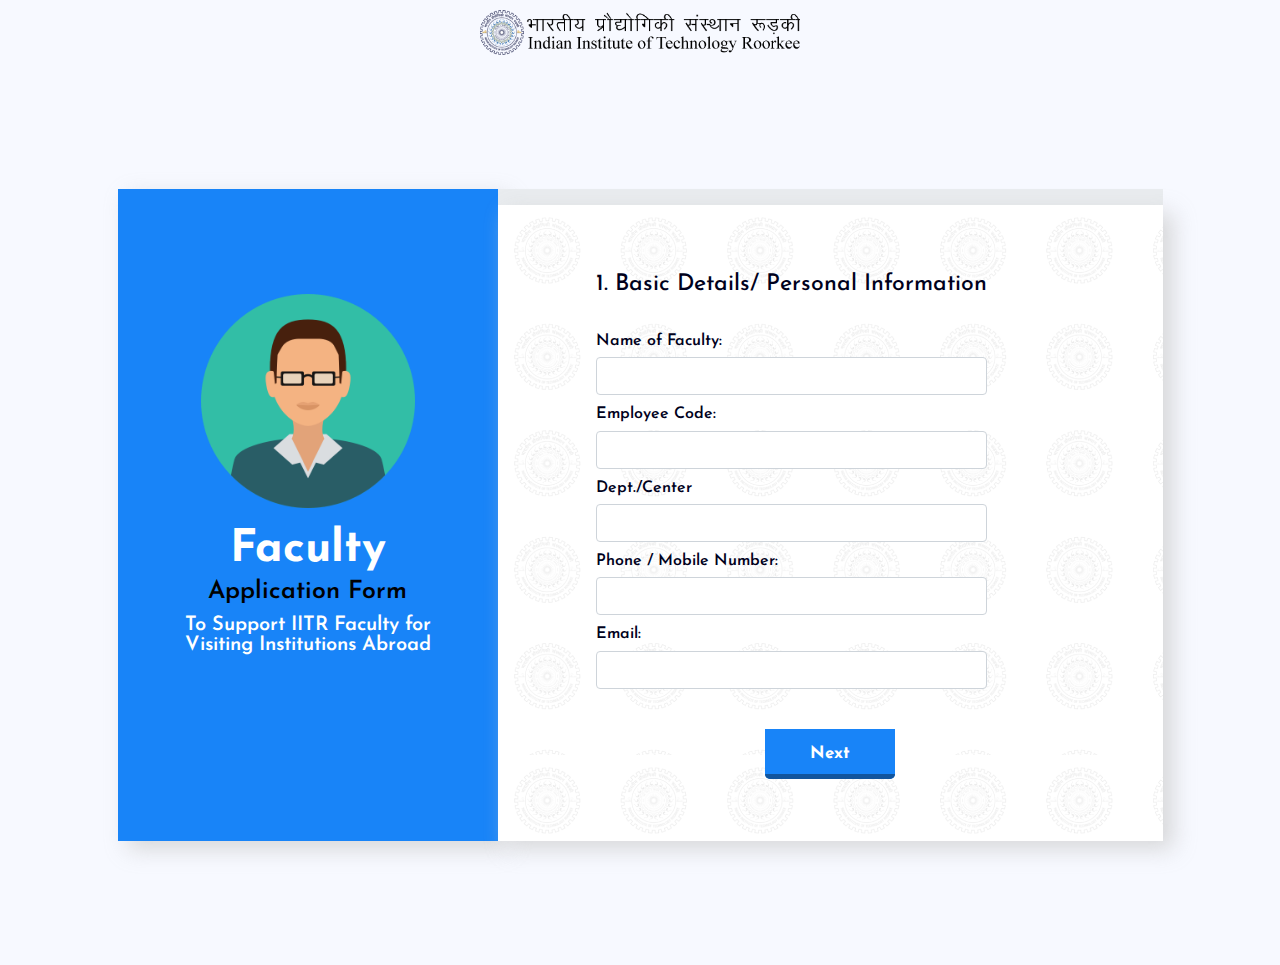
==== commit 558f3c76: "img" ====
--- a/index.html
+++ b/index.html
@@ -84,7 +84,7 @@
     <div class="logo-div" align="center">
           <div class="ui container">
             <a href="http://awards.iitr.ac.in/scholarship/">
-              <img src="../scholarship/images/logo.png" alt="" class="logo" style="width: 320px;
+              <img src="img/logo.png" alt="" class="logo" style="width: 320px;
     margin: 10px;">
             </a>
           </div>
@@ -99,7 +99,7 @@
       <div class="col-lg-4 offset-lg-1 mx-0 px-0">
         <div id="title-container">
       <img class="faculty-image" src="img/faculty.png">
-      <h2>Faculty </h2>
+      <h2>Faculty</h2>
       <h3>Application Form</h3>
       <p>To Support IITR Faculty for Visiting Institutions Abroad </p>
    </div>
